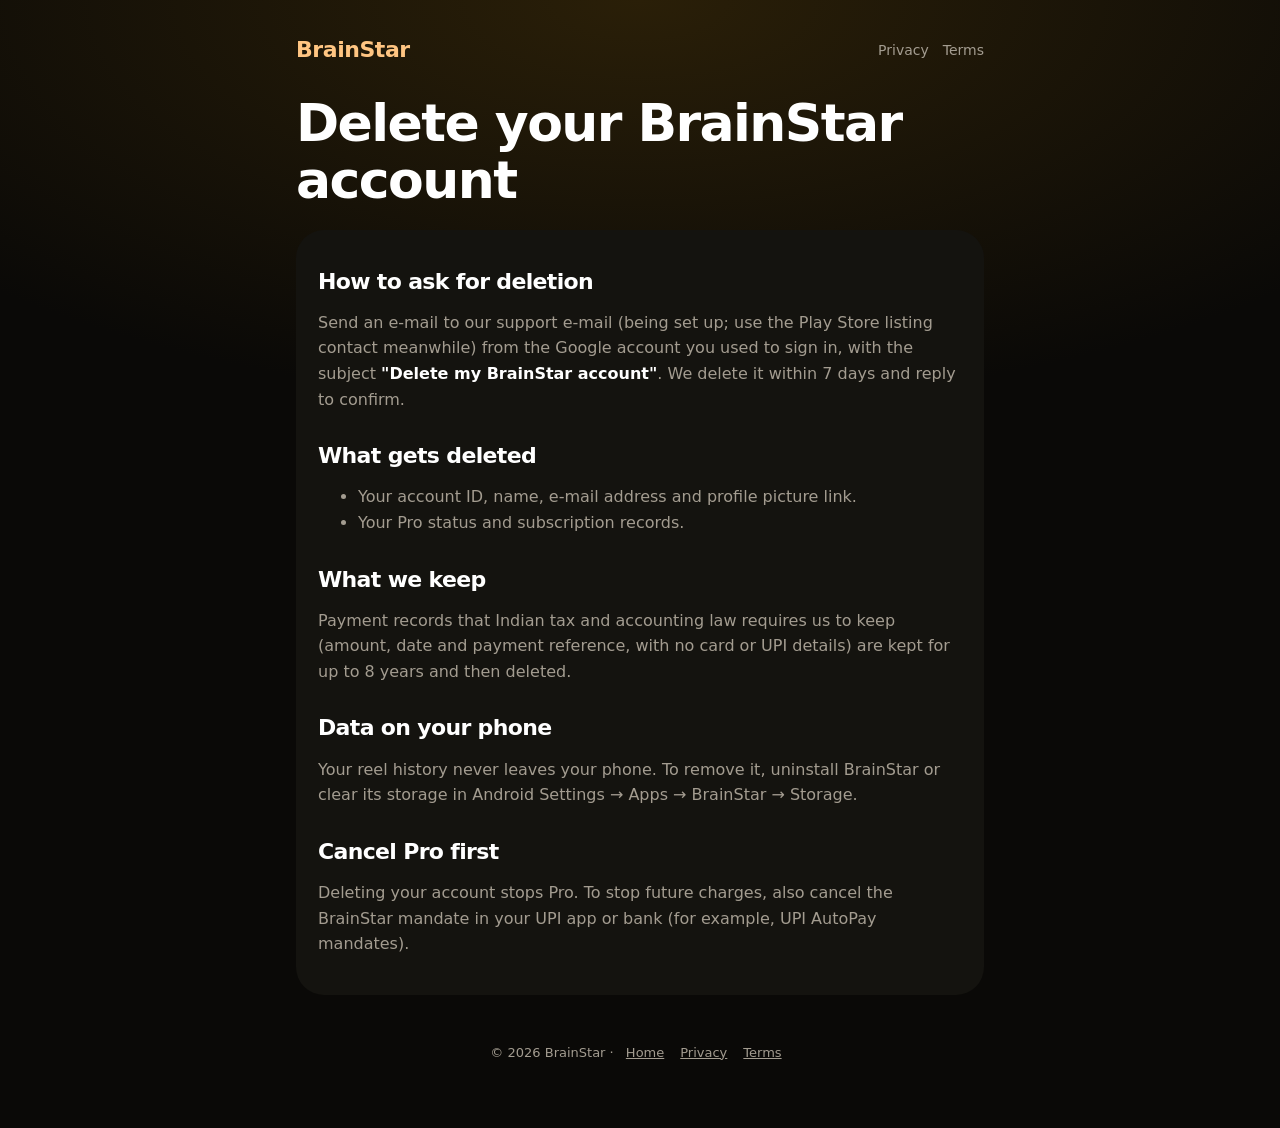
==== delete-account.html @ 5928a5be "BrainStar website: home, privacy policy, terms, delete account" ====
<!doctype html>
<html lang="en">
<head>
  <meta charset="utf-8">
  <meta name="viewport" content="width=device-width, initial-scale=1">
  <title>Delete BrainStar Account</title>
  <link rel="icon" href="mascot.webp">
  <link rel="stylesheet" href="style.css">
</head>
<body>
  <div class="wrap">
    <header>
      <a class="brand" href="./">BrainStar</a>
      <nav><a href="privacy.html">Privacy</a><a href="terms.html">Terms</a></nav>
    </header>
    <h1>Delete your BrainStar account</h1>
    <div class="doc">
      <h2>How to ask for deletion</h2>
      <p>Send an e-mail to our support e-mail (being set up; use the Play Store listing contact meanwhile)
        from the Google account you used to sign in, with the subject <strong>"Delete my BrainStar account"</strong>.
        We delete it within 7 days and reply to confirm.</p>

      <h2>What gets deleted</h2>
      <ul>
        <li>Your account ID, name, e-mail address and profile picture link.</li>
        <li>Your Pro status and subscription records.</li>
      </ul>

      <h2>What we keep</h2>
      <p>Payment records that Indian tax and accounting law requires us to keep (amount, date and payment
        reference, with no card or UPI details) are kept for up to 8 years and then deleted.</p>

      <h2>Data on your phone</h2>
      <p>Your reel history never leaves your phone. To remove it, uninstall BrainStar or clear its storage in
        Android Settings → Apps → BrainStar → Storage.</p>

      <h2>Cancel Pro first</h2>
      <p>Deleting your account stops Pro. To stop future charges, also cancel the BrainStar mandate in your UPI
        app or bank (for example, UPI AutoPay mandates).</p>
    </div>
    <footer>© 2026 BrainStar · <a href="./">Home</a><a href="privacy.html">Privacy</a><a href="terms.html">Terms</a></footer>
  </div>
</body>
</html>
---- style.css ----
:root {
  --bg: #0A0907;
  --surface: #14130F;
  --surface2: #1E1D1B;
  --text: #FFFFFF;
  --muted: #A39C90;
  --peach: #FFC582;
  --peach-top: #FFDBA0;
  --peach-bottom: #FFB469;
  --on-peach: #6C3800;
}
* { box-sizing: border-box; }
body {
  margin: 0;
  background: radial-gradient(120% 60% at 50% 0%, #2A1F08 0%, var(--bg) 60%) no-repeat, var(--bg);
  color: var(--text);
  font: 16px/1.6 "Inter", system-ui, -apple-system, "Segoe UI", Roboto, sans-serif;
}
.wrap { max-width: 720px; margin: 0 auto; padding: 32px 16px 64px; }
header { display: flex; align-items: center; justify-content: space-between; gap: 12px; }
.brand { font-family: "Bricolage Grotesque", system-ui, sans-serif; font-weight: 800; font-size: 22px;
  color: var(--peach); text-decoration: none; letter-spacing: -0.02em; }
nav a { color: var(--muted); text-decoration: none; margin-left: 14px; font-size: 14px; }
nav a:hover { color: var(--text); }
h1, h2 { font-family: "Bricolage Grotesque", system-ui, sans-serif; font-weight: 800; letter-spacing: -0.03em; line-height: 1.1; }
h1 { font-size: clamp(34px, 8vw, 52px); margin: 28px 0 12px; }
h2 { font-size: 22px; margin: 32px 0 8px; }
p, li { color: var(--muted); }
strong { color: var(--text); }
a { color: var(--peach); }
.hero { text-align: center; padding-top: 16px; }
.hero img { width: min(260px, 70vw); height: auto; filter: drop-shadow(0 20px 60px rgba(255, 197, 130, .18)); }
.lead { font-size: 18px; max-width: 520px; margin: 0 auto; }
.cta { display: inline-block; margin-top: 26px; padding: 16px 30px; border-radius: 999px; font-weight: 700;
  color: var(--on-peach); text-decoration: none; background: linear-gradient(var(--peach-top), var(--peach-bottom)); }
.cards { display: grid; grid-template-columns: repeat(auto-fit, minmax(200px, 1fr)); gap: 12px; margin-top: 40px; }
.card { background: var(--surface); border-radius: 24px; padding: 20px; }
.card h3 { margin: 0 0 6px; font-size: 17px; }
.card p { margin: 0; font-size: 14px; }
.doc { background: var(--surface); border-radius: 28px; padding: 8px 22px 22px; margin-top: 20px; }
.updated { font-size: 13px; }
footer { margin-top: 48px; font-size: 13px; color: var(--muted); text-align: center; }
footer a { color: var(--muted); margin: 0 8px; }
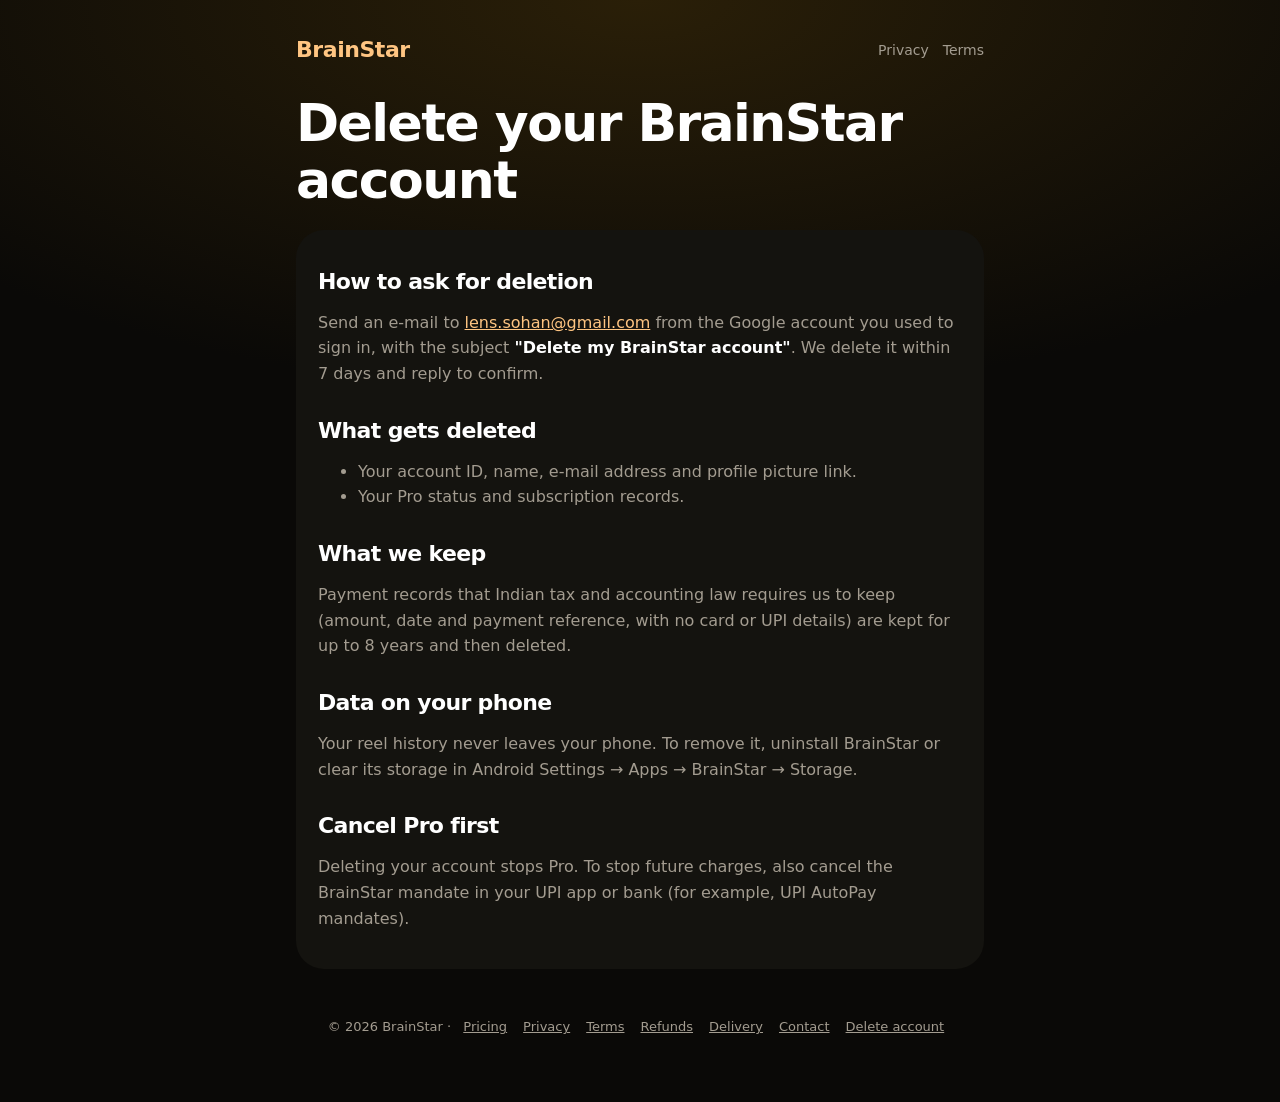
==== commit 1ea3c5ce: "Add pricing, refund, delivery and contact pages; fill support details" ====
--- a/delete-account.html
+++ b/delete-account.html
@@ -16,7 +16,7 @@
     <h1>Delete your BrainStar account</h1>
     <div class="doc">
       <h2>How to ask for deletion</h2>
-      <p>Send an e-mail to our support e-mail (being set up; use the Play Store listing contact meanwhile)
+      <p>Send an e-mail to <a href="mailto:lens.sohan@gmail.com?subject=Delete%20my%20BrainStar%20account">lens.sohan@gmail.com</a>
         from the Google account you used to sign in, with the subject <strong>"Delete my BrainStar account"</strong>.
         We delete it within 7 days and reply to confirm.</p>
 
@@ -38,7 +38,7 @@
       <p>Deleting your account stops Pro. To stop future charges, also cancel the BrainStar mandate in your UPI
         app or bank (for example, UPI AutoPay mandates).</p>
     </div>
-    <footer>© 2026 BrainStar · <a href="./">Home</a><a href="privacy.html">Privacy</a><a href="terms.html">Terms</a></footer>
+    <footer>© 2026 BrainStar · <a href="pricing.html">Pricing</a><a href="privacy.html">Privacy</a><a href="terms.html">Terms</a><a href="refund.html">Refunds</a><a href="shipping.html">Delivery</a><a href="contact.html">Contact</a><a href="delete-account.html">Delete account</a></footer>
   </div>
 </body>
 </html>
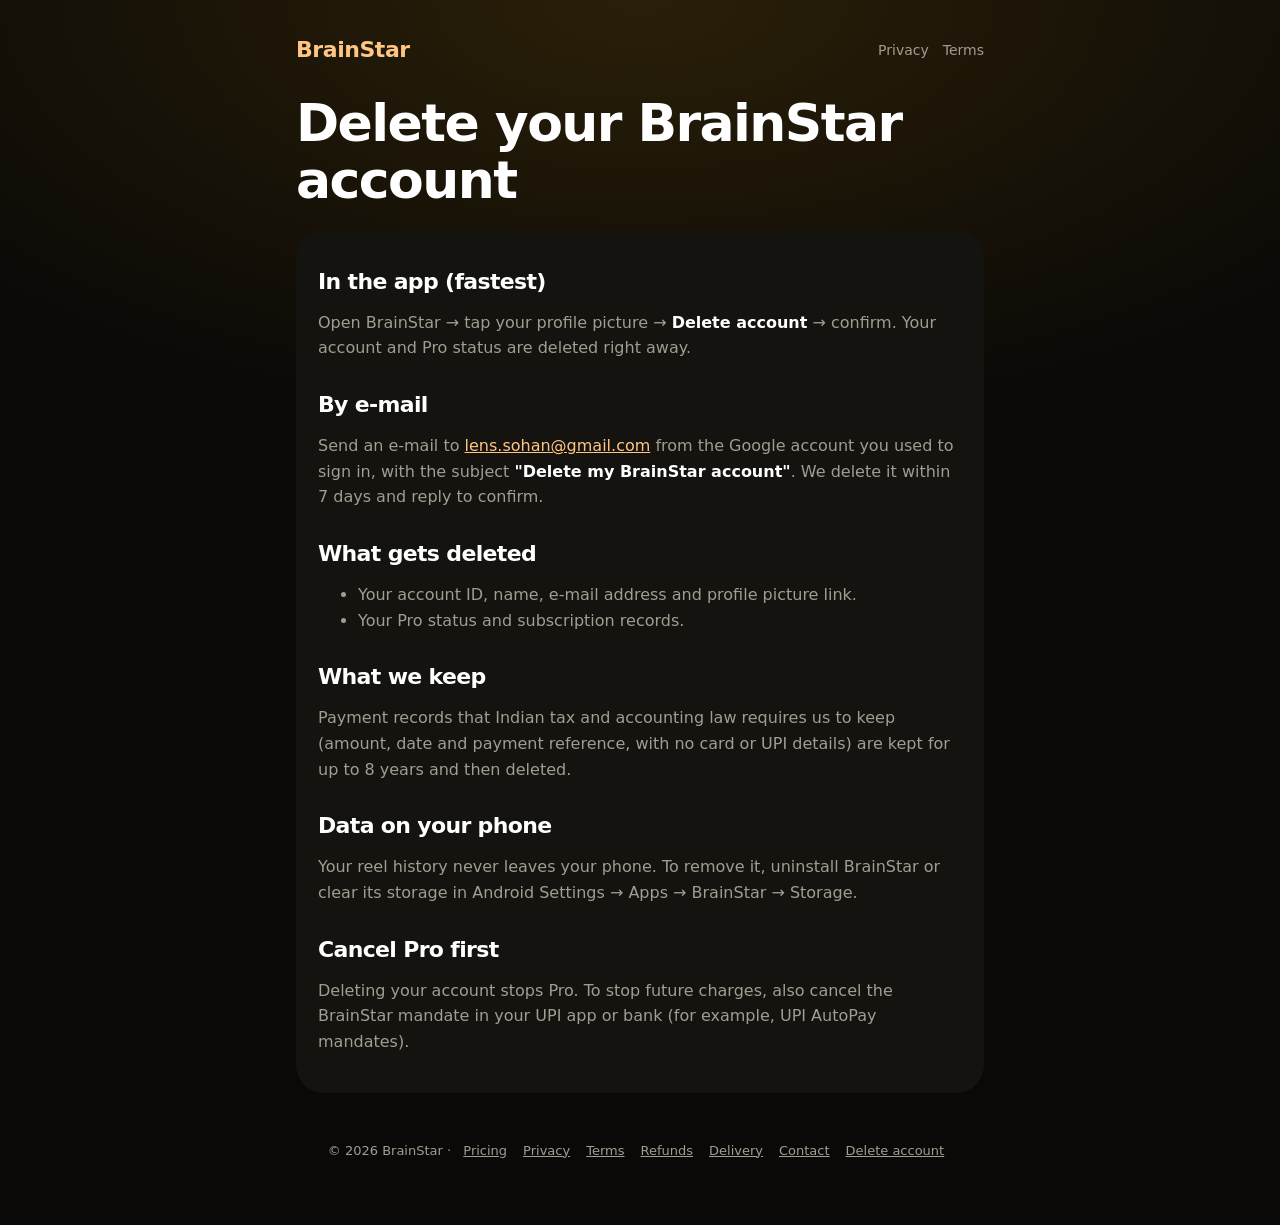
==== commit 2dbf5a48: "Delete account: in-app option" ====
--- a/delete-account.html
+++ b/delete-account.html
@@ -15,7 +15,11 @@
     </header>
     <h1>Delete your BrainStar account</h1>
     <div class="doc">
-      <h2>How to ask for deletion</h2>
+      <h2>In the app (fastest)</h2>
+      <p>Open BrainStar → tap your profile picture → <strong>Delete account</strong> → confirm. Your account and Pro
+        status are deleted right away.</p>
+
+      <h2>By e-mail</h2>
       <p>Send an e-mail to <a href="mailto:lens.sohan@gmail.com?subject=Delete%20my%20BrainStar%20account">lens.sohan@gmail.com</a>
         from the Google account you used to sign in, with the subject <strong>"Delete my BrainStar account"</strong>.
         We delete it within 7 days and reply to confirm.</p>
